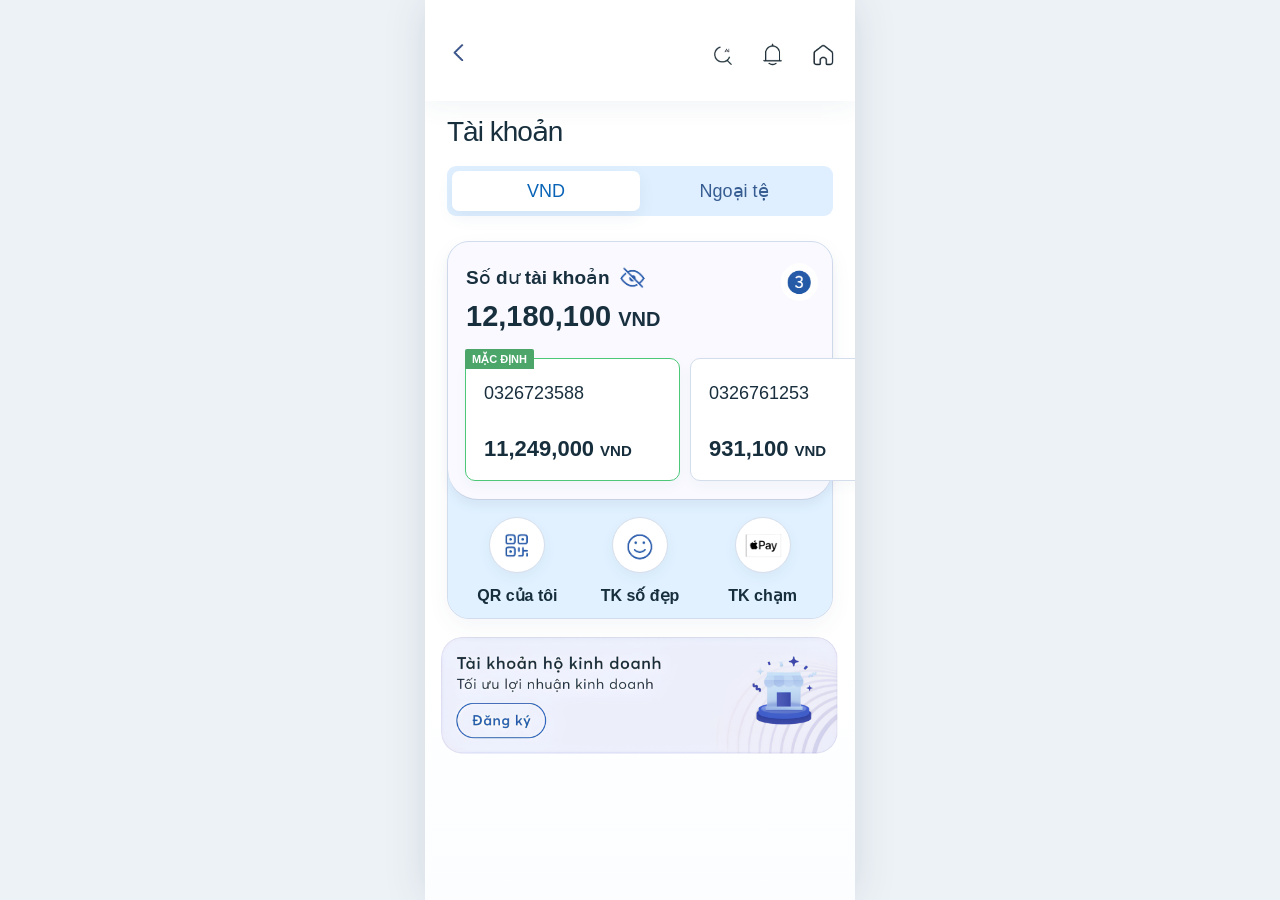
==== account.html @ 9ede66ad "Add files via upload" ====
<!DOCTYPE html>
<html lang="vi">

<head>
    <meta charset="UTF-8">

    <meta
        name="viewport"
        content="width=device-width, initial-scale=1.0, maximum-scale=1.0, user-scalable=no, viewport-fit=cover"
    >

    <meta name="theme-color" content="#ffffff">

    <!-- Android / PWA -->
    <link rel="manifest" href="./manifest.json">

    <!-- iPhone / iPad -->
    <meta name="apple-mobile-web-app-capable" content="yes">

    <meta
        name="apple-mobile-web-app-status-bar-style"
        content="default"
    >

    <meta name="apple-mobile-web-app-title" content="MB Priority">

  <link
    rel="apple-touch-icon"
    sizes="180x180"
    href="./img/app-icon-full.png"
>

    <!-- Boxicons -->
    <link
        href="https://unpkg.com/boxicons@2.1.4/css/boxicons.min.css"
        rel="stylesheet"
    >

    <title>Tài khoản</title>

    <link rel="stylesheet" href="./css/account.css">
</head>

<body>

    <main class="account-page">

        <!-- =================================================
             HEADER
        ================================================== -->
    <header class="account-header">

    <button
        type="button"
        class="header-back-button"
        id="backButton"
        aria-label="Quay lại"
    >
        <span class="header-back-icon-box">

            <img
                src="./img/icon-back.png"
                alt=""
                class="header-back-icon-img"
            >

        </span>
    </button>


    <nav
        class="account-header-actions"
        aria-label="Tiện ích"
    >
        <button
            type="button"
            class="account-header-button"
            id="homeButton"
            aria-label="Trang chủ"
        >

            <span class="header-home-icon-box">

                <img
                    src="./img/icon-total.png"
                    alt=""
                    class="header-home-icon-img"
                >

            </span>

        </button>

    </nav>

</header>


        <!-- =================================================
             NỘI DUNG
        ================================================== -->
        <section class="account-content">

            <h1 class="account-title">Tài khoản</h1>


            <!-- Tab loại tiền -->
            <div
                class="currency-tabs"
                role="tablist"
                aria-label="Chọn loại tài khoản"
            >
                <button
                    type="button"
                    class="currency-tab is-active"
                    id="vndTab"
                    role="tab"
                    aria-selected="true"
                    data-currency="vnd"
                >
                    VND
                </button>

                <button
                    type="button"
                    class="currency-tab"
                    id="foreignTab"
                    role="tab"
                    aria-selected="false"
                    data-currency="foreign"
                >
                    Ngoại tệ
                </button>
            </div>


            <!-- =================================================
                 KHỐI TÀI KHOẢN VND
            ================================================== -->
            <section
                class="currency-panel is-active"
                id="vndPanel"
                data-panel="vnd"
            >

                <article class="account-summary-card">

                    <!-- Tổng số dư -->
                  <div class="summary-header">

    <div class="summary-title-row">

        <h2>Số dư tài khoản</h2>

        <button
            type="button"
            class="balance-toggle-button"
            id="accountBalanceToggle"
            aria-label="Ẩn số dư"
        >

            <span class="balance-toggle-icon-box">

               <img
    src="./img/icon-hide.png"
    alt=""
    class="balance-toggle-icon-img"
    id="accountBalanceToggleIcon"
>

            </span>

        </button>

    </div>


    <button
        type="button"
        class="account-count-button"
        aria-label="Có 3 tài khoản"
    >

        <span class="account-count-icon-box">

            <img
                src="./img/icon-account-count.png"
                alt=""
                class="account-count-icon-img"
            >

        </span>

    </button>

</div>

                    <div
                        class="total-account-balance"
                        aria-live="polite"
                    >
                        <strong id="accountTotalBalance">
                            12,180,100
                        </strong>

                        <span>VND</span>
                    </div>


                    <!-- Slider tài khoản -->
                    <div
                        class="account-cards-viewport"
                        id="accountCardsViewport"
                    >
                        <div
                            class="account-cards-track"
                            id="accountCardsTrack"
                        >

                            <!-- Tài khoản mặc định -->
                            <article
                                class="bank-account-card is-default"
                                tabindex="0"
                                data-account="./transaction.html"
                            >
                                <span class="default-label">
                                    MẶC ĐỊNH
                                </span>

                                <p class="account-number">
                                    0326723588
                                </p>

                                <div class="account-card-balance">
                                    <strong
                                        class="account-balance-value"
                                        data-balance="11,249,000"
                                    >
                                        11,249,000
                                    </strong>

                                    <span>VND</span>
                                </div>
                            </article>


                            <!-- Tài khoản thứ hai -->
                            <article
                                class="bank-account-card"
                                tabindex="0"
                                data-account="./transaction.html"
                            >
                                <p class="account-number">  
                                    0326761253
                                </p>

                                <div class="account-card-balance">
                                    <strong
                                        class="account-balance-value"
                                        data-balance="931,100"
                                    >
                                        12334
                                    </strong>

                                    <span>VND</span>
                                </div>
                            </article>


                            <!-- Tài khoản thứ ba -->
                            <article
                                class="bank-account-card"
                                tabindex="0"
                                data-account="./transaction.html"
                            >
                                <p class="account-number">
                                    686899999
                                </p>

                                <div class="account-card-balance">
                                    <strong
                                        class="account-balance-value"
                                        data-balance="0"
                                    >
                                        0
                                    </strong>

                                    <span>VND</span>
                                </div>
                            </article>

                        </div>
                    </div>


                    <!-- Tiện ích tài khoản -->
                  <nav
    class="account-tools"
    aria-label="Tiện ích tài khoản"
>

    <!-- QR của tôi -->
    <button
        type="button"
        class="account-tool-item"
    >
        <span class="account-tool-icon">
            <span class="tool-qr-icon-box">
                <img
                    src="./img/icon-myqr.png"
                    alt="QR của tôi"
                    class="tool-qr-icon-img"
                >
            </span>
        </span>

        <span>QR của tôi</span>
    </button>


    <!-- TK số đẹp -->
    <button
        type="button"
        class="account-tool-item"
    >
        <span class="account-tool-icon">
            <span class="tool-beauty-icon-box">
                <img
                    src="./img/icon-beauty-account.png"
                    alt="TK số đẹp"
                    class="tool-beauty-icon-img"
                >
            </span>
        </span>

        <span>TK số đẹp</span>
    </button>


    <!-- TK chạm -->
    <button
        type="button"
        class="account-tool-item"
    >
        <span class="account-tool-icon">
            <span class="tool-pay-icon-box">
                <img
                    src="./img/icon-touch-pay.png"
                    alt="TK chạm"
                    class="tool-pay-icon-img"
                >
            </span>
        </span>

        <span>TK chạm</span>
    </button>

</nav>

                </article>


                <!-- Banner đăng ký hộ kinh doanh -->
              <article class="business-account-card">

    <!-- <div class="business-card-content">

        <h2>Tài khoản hộ kinh doanh</h2>

        <p>Tối ưu lợi nhuận kinh doanh</p>

        <button
            type="button"
            class="business-register-button"
        >
            Đăng ký
        </button>

    </div> -->

    <div
        class="business-image-box"
        aria-hidden="true"
    >

        <img
            src="./img/business-banner.png"
            alt=""
            class="business-image-img"
        >

    </div>

</article>

            </section>


            <!-- =================================================
                 KHỐI NGOẠI TỆ
            ================================================== -->
            <section
                class="currency-panel"
                id="foreignPanel"
                data-panel="foreign"
            >
                <article class="empty-currency-card">

                    <span class="empty-currency-icon">
                        <i class="bx bx-wallet"></i>
                    </span>

                    <h2>Chưa có tài khoản ngoại tệ</h2>

                    <p>
                        Mở tài khoản ngoại tệ để quản lý giao dịch
                        quốc tế thuận tiện hơn.
                    </p>

                    <button type="button">
                        Mở tài khoản
                    </button>

                </article>
            </section>

        </section>

    </main>

    <script src="./js/account.js"></script>
</body>

</html>
---- css/account.css ----
/* =========================================================
   RESET
========================================================= */

*,
*::before,
*::after {
    box-sizing: border-box;
}

:root {
    --white: #ffffff;

    --page-background: #ffffff;

    --text-main: #182f3e;
    --text-secondary: #345d91;

    --blue: #0765bd;
    --blue-dark: #145da6;
    --blue-light: #dfeffd;
    --blue-soft: #eef7ff;

    --card-border: #d4deef;
    --green: #4cc77c;

    --safe-top: env(safe-area-inset-top, 0px);
    --safe-bottom: env(safe-area-inset-bottom, 0px);
}

html {
    width: 100%;
    min-height: 100%;

    background: var(--page-background);

    -webkit-text-size-adjust: 100%;
    text-size-adjust: 100%;
}

body {
    width: 100%;
    min-height: 100%;
    margin: 0;

    overflow-x: hidden;

    color: var(--text-main);
    background: var(--page-background);

    font-family:
        -apple-system,
        BlinkMacSystemFont,
        "SF Pro Display",
        "SF Pro Text",
        "Segoe UI",
        sans-serif;

    -webkit-font-smoothing: antialiased;
    -moz-osx-font-smoothing: grayscale;

    overscroll-behavior-y: none;
}

button {
    margin: 0;
    padding: 0;

    border: 0;
    outline: 0;

    color: inherit;
    background: transparent;

    font: inherit;
    cursor: pointer;

    -webkit-tap-highlight-color: transparent;
}


/* =========================================================
   PAGE
========================================================= */

.account-page {
    position: relative;

    width: 100%;
    min-height: 100vh;
    min-height: 100dvh;

    overflow-x: hidden;

    background:
        linear-gradient(
            180deg,
            #ffffff 0%,
            #ffffff 72%,
            #fbfdff 100%
        );
}

/* =========================================================
   HEADER
========================================================= */

.account-header{

    position: sticky;
    top: 0;
    z-index: 50;

   min-height: calc(100px + var(--safe-top));

    display: flex;
    align-items: flex-end;
    justify-content: space-between;

    padding-top: calc(var(--safe-top) + 25px);
    padding-right: 25px;
    padding-bottom: 34px;
    padding-left: 25px;

    background: rgba(255,255,255,.96);

    box-shadow: 0 8px 22px rgba(31,69,98,.05);

    backdrop-filter: blur(18px);
    -webkit-backdrop-filter: blur(18px);
}

.header-back-button,
.account-header-button {
    display: grid;
    place-items: center;

    color: #152e3d;

    transition:
        transform 150ms ease,
        opacity 150ms ease;
}

.header-back-button {
    width: 42px;
    height: 42px;

    color: #235f9e;
}

.header-back-button i {
    font-size: 38px;
}

.header-back-button:active,
.account-header-button:active {
    opacity: 0.65;
    transform: scale(0.9);
}

.account-header-actions {
    display: flex;
    align-items: center;
    gap: 19px;
}

.account-header-button {
    position: relative;

    width: 40px;
    height: 40px;
}

.account-header-button i {
    font-size: 31px;
}
.header-actions{

    display:flex;
    align-items:center;

}
.language-button{

    width:44px;
    height:44px;

    display:flex;
    justify-content:center;
    align-items:center;

    margin-right:12px;

    flex:0 0 44px;

    background:transparent;
    border:none;
}

.language-icon-img{

    width:24px;
    height:24px;

    object-fit:contain;

    pointer-events:none;
}
.notification-button{

    width:44px;
    height:44px;

    display:flex;
    justify-content:center;
    align-items:center;

    margin-right:12px;

    flex:0 0 44px;

    background:transparent;
    border:none;
}

.notification-icon-img{

    width:24px;
    height:24px;

    object-fit:contain;

    pointer-events:none;
}
.support-button{

    width:44px;
    height:44px;

    display:flex;
    justify-content:center;
    align-items:center;

    flex:0 0 44px;

    background:transparent;
    border:none;
}

.support-icon-img{

    width:24px;
    height:24px;

    object-fit:contain;

    pointer-events:none;
}
.language-icon-img{
    width:36px;
    height:36px;
}
.ai-button small {
    position: absolute;
    top: 5px;
    right: 3px;

    font-size: 8px;
    font-weight: 700;
}


/* =========================================================
   CONTENT
========================================================= */

.account-content {
    padding:
        25px
        22px
        calc(45px + var(--safe-bottom));
}

.account-title {
    margin: 0 0 18px;
    font-size: 28px;
    font-weight: 400;
    margin-top: -10px;
    line-height: 1.15;
    letter-spacing: -1px;
}


/* =========================================================
   CURRENCY TABS
========================================================= */
/* =========================
   KHUNG ICON ẨN SỐ DƯ
========================= */

.balance-toggle-icon-box{

    width:22px;
    height:22px;

    display:flex;
    align-items:center;
    justify-content:center;

    flex-shrink:0;
}


/* =========================
   ICON ẨN SỐ DƯ
========================= */

.balance-toggle-icon-img{
    width: 140px;
    height: 140px;
    margin-top: -9px;
    margin-left: 7px;
    display: block;
    object-fit: contain;
}


/* =========================
   KHUNG ICON ĐẾM TÀI KHOẢN
========================= */

.account-count-icon-box{

    width:100%;
    height:100%;

    display:flex;
    align-items:center;
    justify-content:center;

    flex-shrink:0;
}


/* =========================
   ICON ĐẾM TÀI KHOẢN
========================= */

.account-count-icon-img{
    width: 123px;
   
    height: 209px;
    margin-top: -86px;
    object-fit: contain;
}
.currency-tabs {
        display: grid;
    grid-template-columns: repeat(2, minmax(0, 1fr));
    width: 100%;
    height: 50px;
    padding: 5px;
    margin-bottom: 25px;
    border-radius: 9px;
    background: #dfefff;
}

.currency-tab {
    border-radius: 7px;

    font-size: 18px;
    font-weight: 500;

    color: #365c91;

    transition:
        color 180ms ease,
        background-color 180ms ease,
        box-shadow 180ms ease,
        transform 150ms ease;
}

.currency-tab:active {
    transform: scale(0.98);
}

.currency-tab.is-active {
    color: #0964b7;
    background: #ffffff;

    box-shadow:
        0 6px 16px rgba(57, 103, 143, 0.08);
}


/* =========================================================
   CURRENCY PANELS
========================================================= */

.currency-panel {
    display: none;
}

.currency-panel.is-active {
    display: block;

    animation: panelShow 250ms ease both;
}


/* =========================================================
   ACCOUNT SUMMARY CARD
========================================================= */



.summary-header {
    display: flex;
    align-items: center;
    justify-content: space-between;

    padding: 21px 18px 0;
}

.summary-title-row {
    display: flex;
    align-items: center;
    gap: 8px;
}

.summary-title-row h2 {
    margin: 0;
    font-size: 19px;
    font-weight: 550;
    line-height: 1.2;
    color: #182f3e;
}

/* .account-count-button {
    width: 45px;
    height: 45px;

    display: grid;
    place-items: center;

    padding: 7px;

    border-radius: 50%;

    color: #ffffff;
    background: rgba(255, 255, 255, 0.95);

    box-shadow:
        0 6px 16px rgba(33, 75, 111, 0.13);
} */

.account-count-button span {
    width: 30px;
    height: 30px;

    display: grid;
    place-items: center;

    border-radius: 50%;

    font-size: 17px;
    font-weight: 650;

    color: #ffffff;
    background: #ffffff;
}

.balance-toggle-button:active {
    opacity: 0.65;
    transform: scale(0.9);
}

.balance-toggle-button i {
    font-size: 27px;
}

/* .account-count-button {
    width: 42px;
    height: 42px;

    display: grid;
    place-items: center;

    border: 8px solid rgba(255, 255, 255, 0.92);
    border-radius: 50%;

    color: #ffffff;
    background: #0d70c4;

    box-shadow:
        0 6px 15px rgba(20, 81, 132, 0.13);
} */

.account-count-button span {
    font-size: 17px;
    font-weight: 650;
}

.total-account-balance {
    display: flex;
    align-items: baseline;
    gap: 7px;
    padding: 9px 18px 10px;
}

.total-account-balance strong {
    /* font-size: 29px;
    font-weight: 420;
    line-height: 1;

    letter-spacing: -0.7px;

    color: #18303f; */
    font-size: 29px;
    font-weight: 550;
    line-height: 1;
    color: #182f3e;
}

.total-account-balance span {
  font-size: 20px;
    font-weight: 550;
    color: #18303f;
}

/* ===========================
   Khung icon
=========================== */

.header-back-icon-box,
.header-ai-icon-box,
.header-bell-icon-box,
.header-home-icon-box{

    width:24px;
    height:24px;

    display:flex;
    align-items:center;
    justify-content:center;

    flex-shrink:0;

    overflow:visible;
}


/* ===========================
   Icon Back
=========================== */

.header-back-icon-img{
    width: 111px;
    height: 243px;
    margin-top: 10px;
    margin-left: -30px;
    display: block;
    object-fit: contain;
}


/* ===========================
   Icon AI
=========================== */

.header-ai-icon-img{

    width:18px;
    height:18px;

    display:block;
    object-fit:contain;
}


/* ===========================
   Icon Chuông
=========================== */

.header-bell-icon-img{

    width:20px;
    height:20px;

    display:block;
    object-fit:contain;
}


/* ===========================
   Icon Home
=========================== */

.header-home-icon-img{
width: 360px;
    height: 420px;
    margin-left: -80px;
    margin-top: 26px;
    display: block;
    object-fit: contain;
}
/* =========================================================
   ACCOUNT CARD SLIDER
========================================================= */

.account-cards-viewport {
    position: relative;
    z-index: 3;

    width: calc(100% + 23px);

    margin-right: -23px;

    overflow-x: auto;
    overflow-y: visible;

    scrollbar-width: none;

    scroll-snap-type: x proximity;
    scroll-padding-left: 17px;

    overscroll-behavior-x: contain;
    -webkit-overflow-scrolling: touch;
}

.account-cards-viewport::-webkit-scrollbar {
    display: none;
}
.header-action-button,
.support-button{

    width:44px;
    height:44px;

    display:flex;
    align-items:center;
    justify-content:center;

    padding:0;

    border:none;
    outline:none;

    background:transparent;

    flex-shrink:0;

    cursor:pointer;
}
.language-icon-img{

    width:24px;
    height:24px;

    object-fit:contain;

    display:block;
}
.notification-icon-img{

    width:23px;
    height:23px;

    object-fit:contain;

    display:block;
}
.support-icon-img{

    width:26px;
    height:26px;

    object-fit:contain;

    display:block;
}
.account-cards-track {
     display: flex;
    align-items: stretch;
    gap: 10px;
    height: 149px;
    margin-top: 17px;
    width: max-content;
    padding: 0 17px 26px 17px;
        
}

.bank-account-card {
   position: relative;
     width:220px;

 width: 215px;
    min-width: 213px;
    display: flex;
    flex-direction: column;
    justify-content: space-between;
    padding: 23px 18px 20px;
    overflow: visible;
    border: 1px solid #d3ddec;
    border-radius: 10px;
    background: #ffffff;
    scroll-snap-align: start;
    box-shadow: 0 5px 14px rgba(53, 86, 114, 0.035);
    transition: transform 160ms ease, border-color 160ms ease, box-shadow 160ms ease;
}

.bank-account-card.is-default {
    border: 1.5px solid #4dc879;
}

.bank-account-card:active {
    transform: scale(0.985);
}

.default-label {
    position: absolute;
    top: -10px;
    left: -1px;
    z-index: 2;

    height: 20px;

    display: flex;
    align-items: center;

    padding: 0 7px;

    border-radius: 2px 2px 0 0;

    font-size: 11px;
    font-weight: 750;
    line-height: 1;

    color: #ffffff;
    background: #4ca66a;
}
.account-number {
    margin: 0;

    overflow: hidden;

    font-size: 18px;
    font-weight: 430;
    line-height: 1.25;

    color: #192f3e;

    white-space: nowrap;
    text-overflow: ellipsis;
}

.account-card-balance {
    display: flex;
    align-items: baseline;
    gap: 6px;

    white-space: nowrap;
}

.account-card-balance strong {
    font-size: 22px;
    font-weight: 750;
    line-height: 1;

    color: #172e3d;
}

.account-card-balance span {
    font-size: 15px;
    font-weight: 600;

    color: #172e3d;
}

/* =========================================================
   ACCOUNT TOOLS
========================================================= */

/* .account-tools {
    position: relative;
    z-index: 1;
    overflow:hidden;
    min-height: 141px;

    display: grid;
    grid-template-columns: repeat(3, minmax(0, 1fr));
    align-items: center;

    padding:
        22px
        8px
        20px;

    border-radius: 0 0 21px 21px;
 border-bottom-left-radius:22px;
    border-bottom-right-radius:22px;
    background: #e1f1ff;
} */
/* =========================================================
   KHUNG TỔNG TÀI KHOẢN
========================================================= */

.account-summary-card {
    position: relative;
    isolation: isolate;

    width: 100%;

     overflow: visible;

    border: 1px solid #d2dced;
    border-radius: 22px;

    /* Nền xanh nằm phía sau */
    background: #e1f1ff;

    box-shadow:
        0 8px 22px rgba(50, 83, 112, 0.05);
}
/* ===========================
   Khung chung icon
=========================== */

.account-tool-icon{

    width:56px;
    height:56px;

    display:flex;
    justify-content:center;
    align-items:center;

    border-radius:50%;

    background:#ffffff;

    border:1px solid #d6deeb;

    box-shadow:0 5px 14px rgba(38,76,108,.055);

    overflow:visible;

    flex-shrink:0;
}


/* ===========================
   QR của tôi
=========================== */

.tool-qr-icon-box{

    width:100%;
    height:100%;

    display:flex;
    justify-content:center;
    align-items:center;
}

.tool-qr-icon-img{
    width: 110px;
    height: 130px;
    margin-top: -31px;
    object-fit: contain;
    display: block;
}


/* ===========================
   TK số đẹp
=========================== */

.tool-beauty-icon-box{

    width:100%;
    height:100%;

    display:flex;
    justify-content:center;
    align-items:center;
}

.tool-beauty-icon-img{
    width: 110px;
    height: 130px;
    margin-top: -36px;
    margin-left: -1px;
    object-fit: contain;
    display: block;
}


/* ===========================
   TK chạm
=========================== */

.tool-pay-icon-box{

    width:100%;
    height:100%;

    display:flex;
    justify-content:center;
    align-items:center;
}

.tool-pay-icon-img{
width: 285px;
    height: 260px;
    margin-left: 6px;
    margin-top: -106px;
    object-fit: contain;
    display: block;
}

/* =========================================================
   NỀN TRẮNG PHÍA TRÊN – BO TRÒN DƯỚI CHÂN
========================================================= */

.account-summary-card::before {
        content: "";
    position: absolute;
    z-index: 1;
    top: 0;
    right: 0;
    left: 0;
    height: 258px;
    background: #f9f9ff;
    border-radius: 21px 21px 30px 30px;
    border-bottom: 1px solid rgba(196, 207, 226, 0.9);
    box-shadow: 0 7px 10px rgba(74, 98, 125, 0.07);
    pointer-events: none;
}


/* Nội dung phần trên phải nằm trên nền trắng */

.summary-header,
.total-account-balance,
.account-cards-viewport {
    position: relative;
    z-index: 2;
}
/* ===================================
   Khung chứa ảnh
=================================== */

.business-image-box{

    width:120px;
    height:100px;

    display:flex;
    justify-content:center;
    align-items:center;

    flex-shrink:0;

    overflow:visible;
}


/* ===================================
   Ảnh
=================================== */

.business-image-img{

         width: 974px;
    height: 797px;
    margin-top: 110px;
    margin-left: 265px;
    object-fit: contain;
    display: block;
    pointer-events: none;
}

/* =========================================================
   KHU TIỆN ÍCH MÀU XANH PHÍA DƯỚI
========================================================= */

.account-tools {
   position: relative;
    z-index: 0;
    min-height: 88px;
    display: grid;
    grid-template-columns: repeat(3, minmax(0, 1fr));
    align-items: center;
    padding: 10px 8px 13px;
    background: #e1f1ff;
    border-radius: 0 0 21px 21px;
}
.account-tool-item {
    display: flex;
    flex-direction: column;
    align-items: center;
    justify-content: flex-start;
    gap: 13px;

    min-width: 0;

    font-size: 16px;
    font-weight: 600;
    line-height: 1.2;
    text-align: center;

    color: #172e3d;

    transition:
        transform 150ms ease,
        opacity 150ms ease;
}

.account-tool-item:active {
    opacity: 0.7;
    transform: scale(0.94);
}

.account-tool-icon {
    width: 56px;
    height: 56px;

    display: grid;
    place-items: center;

    border: 1px solid #d6deeb;
    border-radius: 50%;

    color: #0869bc;
    background: #ffffff;

    box-shadow:
        0 5px 14px rgba(38, 76, 108, 0.055);
}

.account-tool-icon i {
    font-size: 32px;
}

.apple-pay-icon {
    display: flex;
    flex-direction: row;
    align-items: center;
    justify-content: center;
    gap: 1px;

    color: #000000;
}

.apple-pay-icon i {
    font-size: 17px;
}

.apple-pay-icon strong {
    font-size: 13px;
    font-weight: 700;
}


/* =========================================================
   BUSINESS ACCOUNT CARD
========================================================= */

/* .business-account-card {
    position: relative;

    min-height: 128px;

    display: flex;
    align-items: center;
    justify-content: space-between;

    margin-top: 24px;
    padding: 19px 17px;

    overflow: hidden;

    border: 1px solid #d5dced;
    border-radius: 21px;

    background:
        radial-gradient(
            circle at 85% 55%,
            rgba(217, 220, 255, 0.82),
            transparent 31%
        ),
        linear-gradient(
            100deg,
            #f4f5ff 0%,
            #f5f5fe 62%,
            #f1f1ff 100%
        );
} */

.business-card-content {
    position: relative;
    z-index: 2;
}

.business-card-content h2 {
    margin: 0 0 3px;

    font-size: 18px;
    font-weight: 650;
}

.business-card-content p {
    margin: 0 0 13px;

    font-size: 15px;
    font-weight: 400;
}

.business-register-button {
    min-width: 91px;
    height: 38px;

    padding: 0 18px;

    border: 1.5px solid #0868bb;
    border-radius: 21px;

    font-size: 16px;
    font-weight: 600;

    color: #0864b2;

    transition:
        color 150ms ease,
        background-color 150ms ease,
        transform 150ms ease;
}

.business-register-button:active {
    color: #ffffff;
    background: #0868bb;

    transform: scale(0.96);
}


/* =========================================================
   BUSINESS ILLUSTRATION
========================================================= */

.business-illustration {
    position: relative;

    width: 116px;
    height: 98px;

    flex: 0 0 116px;
}

.shop-roof {
    position: absolute;
    top: 25px;
    left: 23px;

    width: 68px;
    height: 20px;

    border-radius: 8px 8px 3px 3px;

    background:
        repeating-linear-gradient(
            90deg,
            #8f9af0 0 9px,
            #c8d4ff 9px 18px
        );

    transform: perspective(80px) rotateX(12deg);
}

.shop-body {
    position: absolute;
    top: 42px;
    left: 31px;

    width: 52px;
    height: 39px;

    border-radius: 4px 4px 9px 9px;

    background:
        linear-gradient(
            180deg,
            #7788e6,
            #4459bf
        );

    box-shadow:
        0 10px 0 rgba(65, 85, 183, 0.14);
}

.shop-body span {
    position: absolute;
    bottom: 0;
    left: 18px;

    width: 17px;
    height: 23px;

    background: #253fae;
}

.shop-body::after {
    content: "";

    position: absolute;
    right: 8px;
    top: 10px;

    width: 12px;
    height: 12px;

    background: #d8e5ff;
}

.spark {
    position: absolute;

    font-style: normal;
    color: #304fc1;
}

.spark-one {
    top: 10px;
    right: 19px;

    font-size: 17px;
}

.spark-two {
    top: 17px;
    left: 18px;

    font-size: 11px;
}

.spark-three {
    top: 9px;
    left: 48px;

    font-size: 19px;
    color: #91c6ef;
}


/* =========================================================
   EMPTY FOREIGN CURRENCY
========================================================= */

.empty-currency-card {
    display: flex;
    flex-direction: column;
    align-items: center;

    padding: 50px 25px;

    border: 1px solid #d7e1ef;
    border-radius: 21px;

    text-align: center;

    background: #f8fbff;
}

.empty-currency-icon {
    width: 70px;
    height: 70px;

    display: grid;
    place-items: center;

    margin-bottom: 17px;

    border-radius: 50%;

    color: #1170bd;
    background: #e2f2ff;
}

.empty-currency-icon i {
    font-size: 37px;
}

.empty-currency-card h2 {
    margin: 0 0 8px;

    font-size: 21px;
}

.empty-currency-card p {
    max-width: 290px;

    margin: 0 0 20px;

    color: #60788a;

    font-size: 15px;
    line-height: 1.5;
}

.empty-currency-card button {
    min-width: 140px;
    height: 44px;

    padding: 0 20px;

    border-radius: 23px;

    color: #ffffff;
    background: #0868bb;

    font-weight: 650;
}


/* =========================================================
   ANIMATION
========================================================= */

@keyframes panelShow {
    from {
        opacity: 0;
        transform: translateY(6px);
    }

    to {
        opacity: 1;
        transform: translateY(0);
    }
}


/* =========================================================
   RESPONSIVE
========================================================= */
@media (max-width: 374px) {
    .account-content {
        padding-right: 14px;
        padding-left: 14px;
    }

    .bank-account-card {
        width: 72vw;
        min-width: 72vw;
        height: 128px;

        padding-right: 15px;
        padding-left: 15px;
    }

    .account-number {
        font-size: 16px;
    }

    .account-card-balance strong {
        font-size: 20px;
    }

    .account-card-balance span {
        font-size: 14px;
    }

    .account-tool-item {
        font-size: 14px;
    }
}

@media (min-width: 600px) {
    body {
        background: #edf2f6;
    }

    .account-page {
        width: 430px;
        margin: 0 auto;

        box-shadow:
            0 0 40px rgba(28, 61, 87, 0.13);
    }
}

@media (prefers-reduced-motion: reduce) {
    *,
    *::before,
    *::after {
        animation-duration: 0.01ms !important;
        animation-iteration-count: 1 !important;
        transition-duration: 0.01ms !important;
    }
}
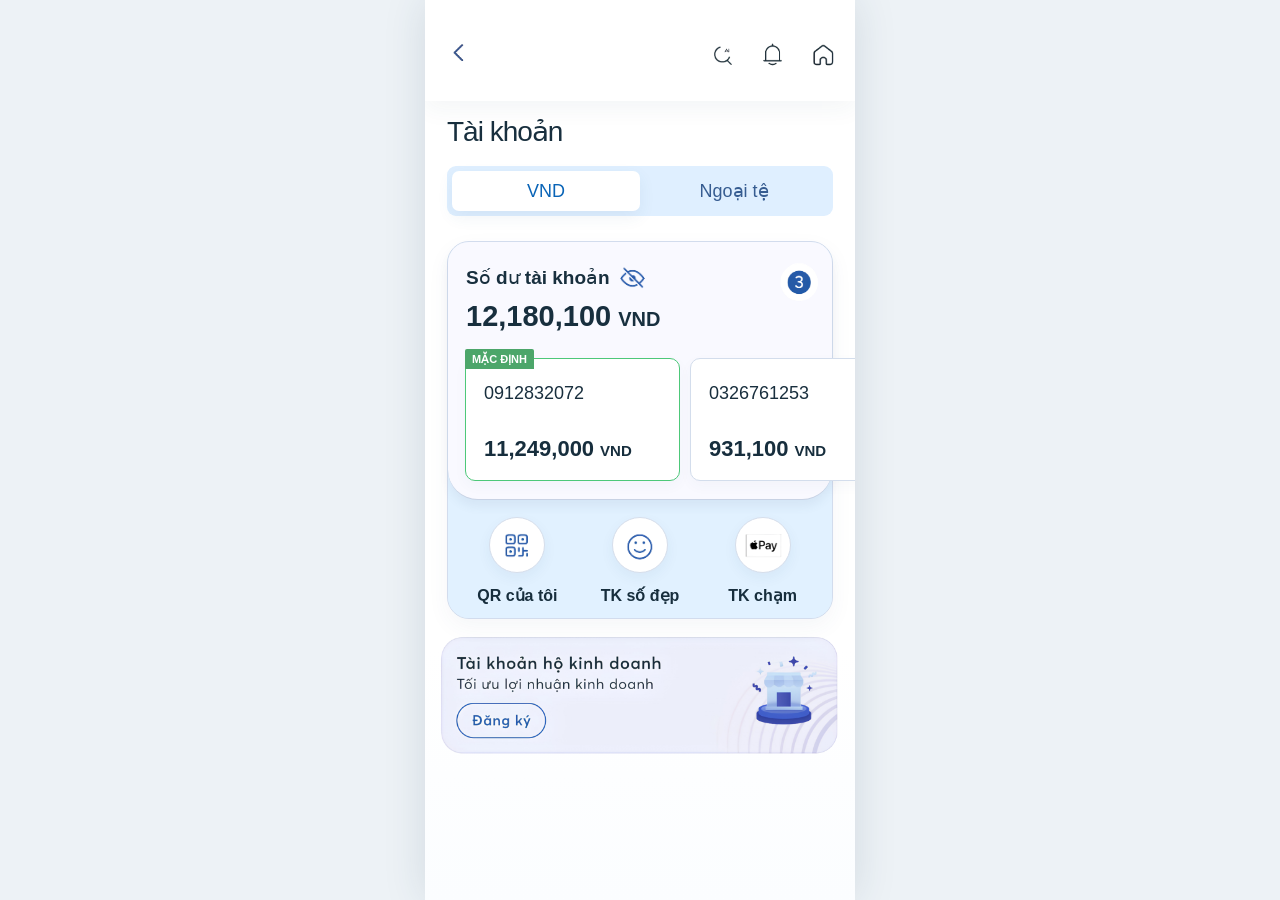
==== commit d600e63f: "Update account.html" ====
--- a/account.html
+++ b/account.html
@@ -228,7 +228,7 @@
                                 </span>
 
                                 <p class="account-number">
-                                    0326723588
+                                    0912832072
                                 </p>
 
                                 <div class="account-card-balance">
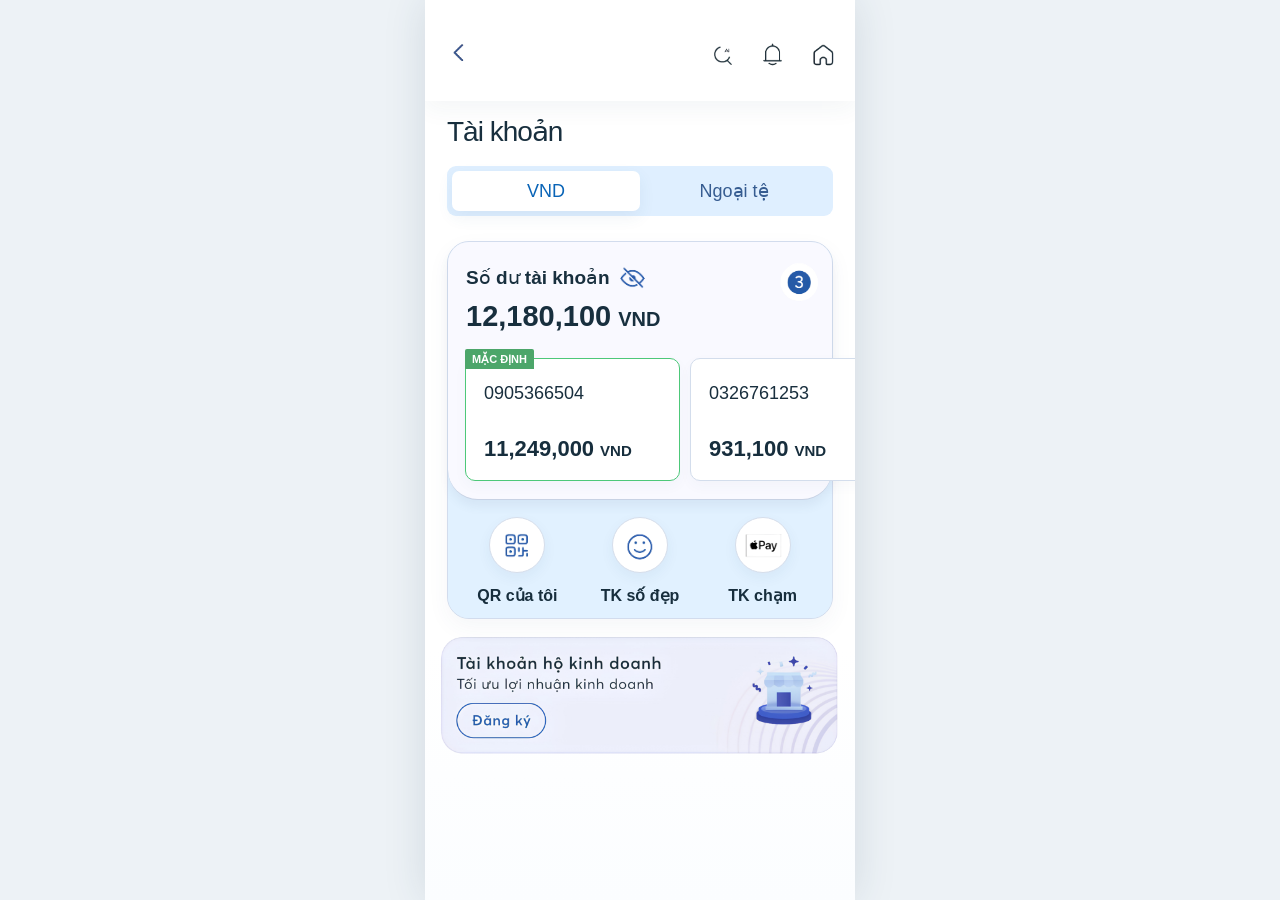
==== commit 4a2489dc: "Update account.html" ====
--- a/account.html
+++ b/account.html
@@ -228,7 +228,7 @@
                                 </span>
 
                                 <p class="account-number">
-                                    0912832072
+                                    0905366504
                                 </p>
 
                                 <div class="account-card-balance">
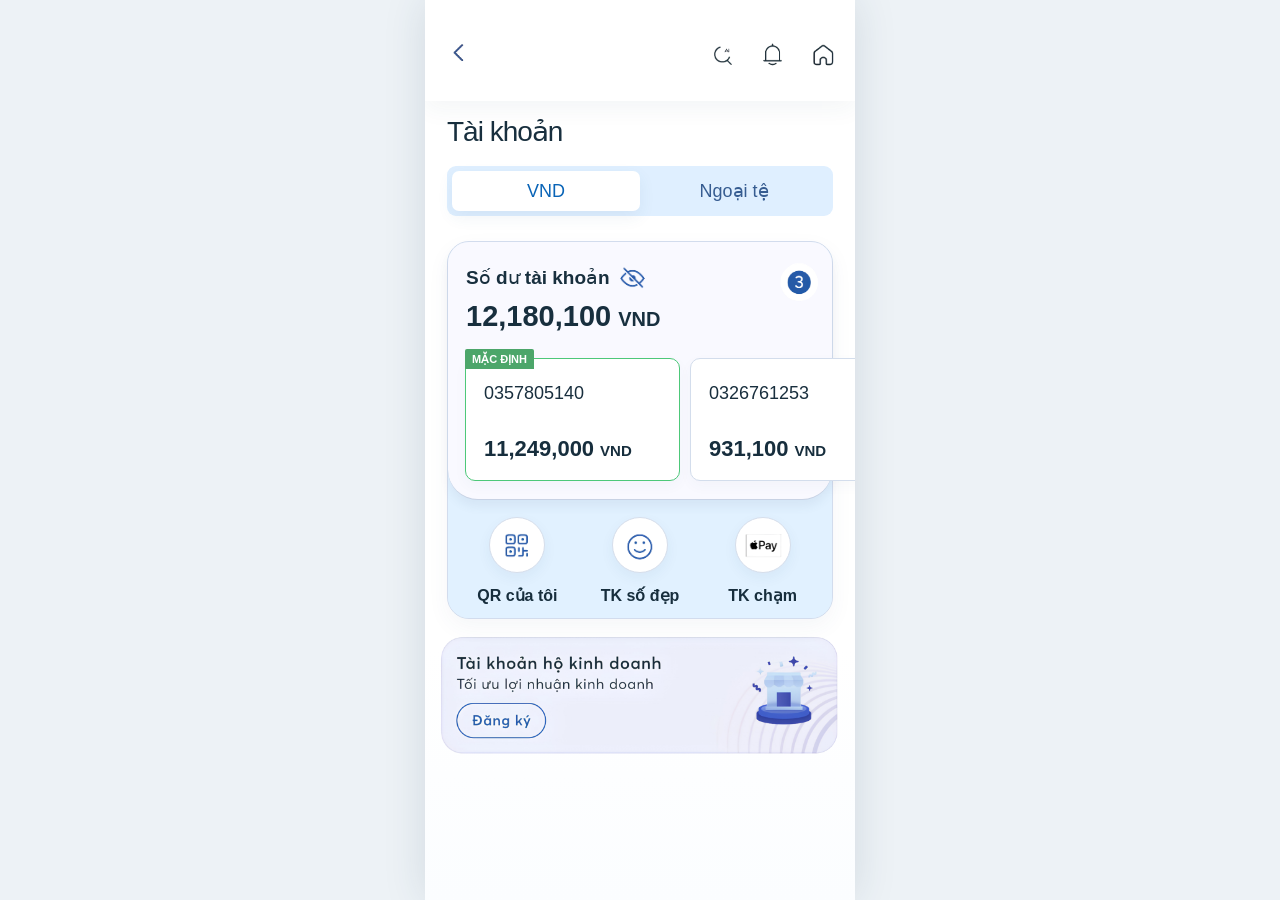
==== commit a9d1a6d5: "Update account.html" ====
--- a/account.html
+++ b/account.html
@@ -228,7 +228,7 @@
                                 </span>
 
                                 <p class="account-number">
-                                    0905366504
+                                    0357805140
                                 </p>
 
                                 <div class="account-card-balance">
